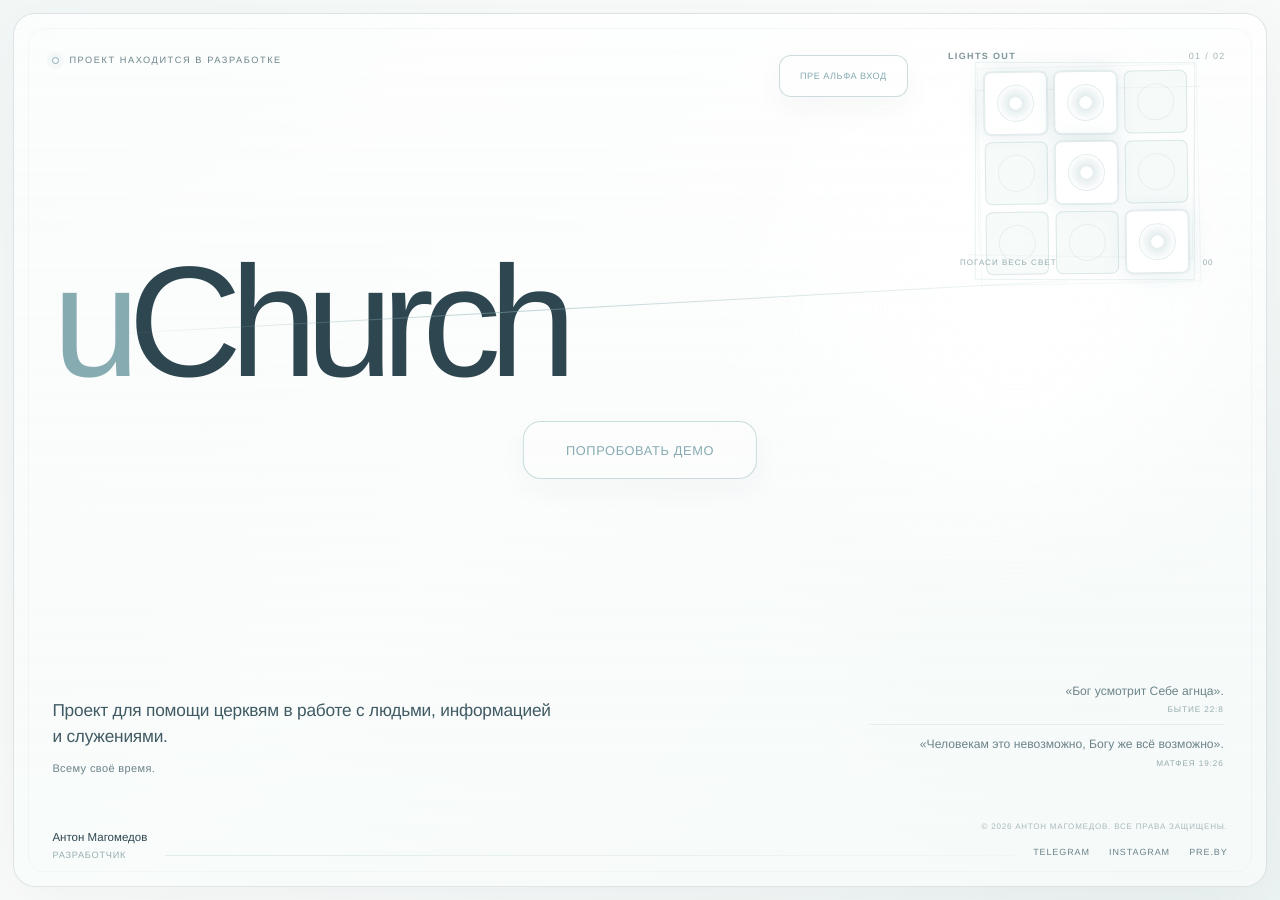
==== landing/uchurch.ru/index.html @ a7d49742 "Publish uChurch public entry v17.11.82" ====
<!doctype html>
<html lang="ru">
<head>
  <meta charset="utf-8">
  <meta name="viewport" content="width=device-width, initial-scale=1, maximum-scale=1, minimum-scale=1, user-scalable=no, viewport-fit=cover">
  <meta name="description" content="uChurch. Проект находится в разработке.">
  <meta name="theme-color" content="#f5f9f8">
  <meta name="color-scheme" content="light">
  <link rel="icon" href="data:,">
  <title>uChurch</title>
  <style>
    :root {
      --paper: #f7fbfa;
      --mist: #edf5f4;
      --line: #d7e4e4;
      --line2: #b7ced2;
      --accent: #86abb1;
      --ink: #2e4650;
      --muted: #6c838a;
      --soft: #98acb0;
      --white: rgba(255,255,255,.8);
      --panel: rgba(255,255,255,.28);
    }

    * {
      box-sizing: border-box;
      -webkit-user-select: none;
      user-select: none;
      -webkit-touch-callout: none;
      -webkit-tap-highlight-color: transparent;
    }

    html, body {
      width: 100%;
      height: 100%;
      margin: 0;
      overflow: hidden;
      overscroll-behavior: none;
      touch-action: manipulation;
    }

    body {
      font-family: "Segoe UI", "Helvetica Neue", Arial, sans-serif;
      color: var(--ink);
      background:
        radial-gradient(circle at 78% 27%, rgba(255,255,255,.96), rgba(255,255,255,0) 23%),
        radial-gradient(circle at 85% 67%, rgba(134,171,177,.06), rgba(134,171,177,0) 32%),
        linear-gradient(135deg, #f3f8f7 0%, #fbfcfb 46%, #eef5f4 100%);
      text-rendering: geometricPrecision;
    }

    a {
      color: inherit;
      text-decoration: none;
      outline: none;
    }

    .frame {
      position: relative;
      width: calc(100vw - 26px);
      height: calc(100dvh - 26px);
      margin: 13px;
      overflow: hidden;
      border: 1px solid rgba(46,70,80,.14);
      border-radius: 22px;
      background:
        radial-gradient(circle at 80% 34%, rgba(255,255,255,.94), rgba(255,255,255,0) 26%),
        linear-gradient(180deg, rgba(255,255,255,.68), rgba(247,251,250,.82));
      box-shadow:
        0 20px 70px rgba(46,70,80,.06),
        inset 0 1px 0 rgba(255,255,255,.86);
      isolation: isolate;
    }

    .frame::before {
      content: "";
      position: absolute;
      inset: 14px;
      border: 1px solid rgba(134,171,177,.07);
      border-radius: 16px;
      pointer-events: none;
    }

    .grain {
      position: absolute;
      inset: 0;
      z-index: -1;
      opacity: .48;
      background-image:
        radial-gradient(circle at 15% 18%, rgba(46,70,80,.025) 0 1px, transparent 1px),
        radial-gradient(circle at 73% 62%, rgba(46,70,80,.022) 0 1px, transparent 1px),
        radial-gradient(circle at 44% 84%, rgba(46,70,80,.017) 0 1px, transparent 1px);
      background-size: 211px 211px, 257px 257px, 173px 173px;
    }

    .status {
      position: absolute;
      left: clamp(24px, 3vw, 46px);
      top: clamp(24px, 3.2vw, 42px);
      display: inline-flex;
      align-items: center;
      gap: 10px;
      font-size: clamp(9px, .72vw, 11px);
      line-height: 1.2;
      letter-spacing: .17em;
      text-transform: uppercase;
      color: var(--muted);
      z-index: 5;
    }

    .status::before {
      content: "";
      width: 5px;
      height: 5px;
      border: 1px solid var(--accent);
      border-radius: 50%;
      box-shadow: 0 0 0 5px rgba(134,171,177,.065);
    }

    .brand-wrap {
      position: absolute;
      left: clamp(24px, 3vw, 46px);
      top: 28%;
      z-index: 2;
      pointer-events: none;
    }

    .brand {
      margin: 0;
      font-size: clamp(76px, 12.3vw, 188px);
      line-height: .82;
      font-weight: 250;
      letter-spacing: -.075em;
      color: var(--ink);
      white-space: nowrap;
    }

    .brand .u {
      color: var(--accent);
    }

    .brand::after {
      content: "";
      position: absolute;
      left: 14%;
      width: min(74vw, 980px);
      top: 58%;
      height: 1px;
      background: linear-gradient(90deg, rgba(134,171,177,.06), rgba(134,171,177,.52) 40%, rgba(134,171,177,.08));
      transform: rotate(-3.2deg);
      transform-origin: left center;
    }

    .entry-link {
      position: absolute;
      display: inline-flex;
      align-items: center;
      justify-content: center;
      min-height: 58px;
      padding: 15px 42px;
      border: 1px solid rgba(134,171,177,.42);
      border-radius: 18px;
      background: rgba(255,255,255,.24);
      box-shadow: inset 0 1px 0 rgba(255,255,255,.72), 0 12px 30px rgba(46,70,80,.035);
      color: var(--accent);
      font-size: clamp(12px, 1vw, 16px);
      font-weight: 400;
      letter-spacing: .05em;
      text-transform: uppercase;
      transition: background .18s ease, border-color .18s ease, color .18s ease, transform .18s ease;
      z-index: 8;
    }

    .entry-link:hover,
    .entry-link:focus-visible {
      border-color: rgba(46,70,80,.48);
      background: rgba(255,255,255,.7);
      color: var(--ink);
      transform: translateY(-1px);
    }

    .entry-link:focus-visible {
      outline: 2px solid var(--accent);
      outline-offset: 4px;
    }

    .entry-demo {
      left: 50%;
      top: 50%;
      transform: translate(-50%, -50%);
    }

    .entry-demo:hover,
    .entry-demo:focus-visible {
      transform: translate(-50%, calc(-50% - 1px));
    }

    .entry-prealpha {
      right: calc(clamp(24px, 3vw, 46px) + clamp(232px, 22vw, 306px) + clamp(28px, 3vw, 56px));
      top: clamp(24px, 3.2vw, 42px);
      min-height: 42px;
      padding: 10px 20px;
      border-radius: 12px;
      font-size: clamp(9px, .72vw, 11px);
    }

    .lead {
      position: absolute;
      left: clamp(24px, 3vw, 46px);
      bottom: clamp(94px, 12vh, 128px);
      width: min(500px, 44vw);
      margin: 0;
      font-size: clamp(15px, 1.35vw, 20px);
      line-height: 1.5;
      letter-spacing: -.012em;
      color: #405a63;
      z-index: 3;
    }

    .time {
      display: block;
      margin-top: 12px;
      font-size: clamp(11px, .86vw, 13px);
      color: var(--muted);
      letter-spacing: .035em;
    }

    .game-zone {
      position: absolute;
      right: clamp(24px, 3vw, 46px);
      top: clamp(24px, 3vw, 42px);
      width: clamp(232px, 22vw, 306px);
      z-index: 6;
    }

    .game-labels {
      display: flex;
      align-items: baseline;
      justify-content: space-between;
      gap: 12px;
      margin: 0 2px 6px;
      color: var(--soft);
      font-size: 9px;
      line-height: 1;
      letter-spacing: .15em;
      text-transform: uppercase;
      opacity: .86;
    }

    .game-labels strong {
      font-weight: 600;
      color: var(--muted);
    }

    .game-card {
      position: relative;
      aspect-ratio: 1.34 / 1;
      overflow: visible;
      border: 0;
      border-radius: 0;
      background: transparent;
      box-shadow: none;
      backdrop-filter: none;
    }

    .game-card::before {
      content: "";
      position: absolute;
      inset: 10% 9% 14% 11%;
      border-top: 1px solid rgba(134,171,177,.12);
      border-left: 1px solid rgba(134,171,177,.09);
      transform: rotate(-1.2deg);
      pointer-events: none;
      z-index: 1;
    }

    .game-card::after {
      content: "";
      position: absolute;
      inset: 13% 12% 10% 8%;
      border-right: 1px solid rgba(134,171,177,.08);
      border-bottom: 1px solid rgba(134,171,177,.11);
      transform: rotate(.9deg);
      pointer-events: none;
      z-index: 1;
    }

    .game-view {
      position: absolute;
      inset: 0;
      display: grid;
      place-items: center;
      transition: opacity .35s ease, transform .35s ease;
    }

    .game-view.hidden {
      opacity: 0;
      transform: scale(.97);
      pointer-events: none;
    }

    .sketch-grid {
      position: relative;
      width: 72%;
      aspect-ratio: 1;
      display: grid;
      grid-template-columns: repeat(3, 1fr);
      gap: 7px;
      transform: rotate(-.7deg);
      z-index: 3;
    }

    .sketch-grid::before,
    .sketch-grid::after {
      content: "";
      position: absolute;
      pointer-events: none;
      border: 1px solid rgba(134,171,177,.16);
    }

    .sketch-grid::before {
      inset: -9px -7px -6px -10px;
      transform: rotate(.8deg);
    }

    .sketch-grid::after {
      inset: -5px -11px -10px -6px;
      transform: rotate(-.55deg);
      opacity: .55;
    }

    .light-cell {
      position: relative;
      border: 1px solid rgba(134,171,177,.25);
      border-radius: 7px;
      background: rgba(237,245,244,.42);
      cursor: pointer;
      transition: background .18s ease, box-shadow .18s ease, transform .18s ease;
      min-width: 0;
      min-height: 0;
    }

    .light-cell::after {
      content: "";
      position: absolute;
      inset: 20%;
      border: 1px solid rgba(134,171,177,.13);
      border-radius: 50%;
    }

    .light-cell.on {
      background: rgba(255,255,255,.86);
      box-shadow:
        0 0 0 1px rgba(134,171,177,.13),
        0 0 22px rgba(134,171,177,.23),
        inset 0 0 18px rgba(255,255,255,.88);
    }

    .light-cell.on::after {
      background: radial-gradient(circle, rgba(255,255,255,1) 0 24%, rgba(134,171,177,.22) 26%, rgba(134,171,177,0) 72%);
      border-color: rgba(134,171,177,.22);
    }

    .light-cell:active {
      transform: scale(.94);
    }

    .puzzle-board {
      position: relative;
      width: 76%;
      aspect-ratio: 1;
      display: grid;
      grid-template-columns: repeat(3, 1fr);
      gap: 3px;
      padding: 3px;
      border: 0;
      transform: rotate(.45deg);
      background: transparent;
      z-index: 3;
    }

    .tile {
      position: relative;
      overflow: hidden;
      border: 1px solid rgba(255,255,255,.34);
      cursor: pointer;
      transition: transform .18s ease, opacity .18s ease, box-shadow .18s ease;
      background-image:
        linear-gradient(rgba(69,101,109,.18), rgba(69,101,109,.24)),
        var(--tile-fallback);
      background-size: 300% 300%, cover;
      background-position: var(--bgx) var(--bgy), center;
      filter: saturate(.48) sepia(.08) hue-rotate(146deg) brightness(1.08) contrast(.9);
      box-shadow: inset 0 0 0 1px rgba(134,171,177,.08);
    }

    .tile.has-photo {
      background-image:
        linear-gradient(rgba(78,112,119,.12), rgba(78,112,119,.24)),
        var(--photo);
      background-size: 100% 100%, 300% 300%;
      background-position: center, var(--bgx) var(--bgy);
    }

    .tile::after {
      content: "";
      position: absolute;
      inset: 0;
      background:
        radial-gradient(circle at 78% 18%, rgba(255,255,255,.2), transparent 34%),
        linear-gradient(145deg, rgba(255,255,255,.1), transparent 48%);
      pointer-events: none;
    }

    .tile.blank {
      opacity: .06;
      cursor: default;
      background: transparent;
      border-color: rgba(134,171,177,.12);
      box-shadow: none;
    }

    .tile:active:not(.blank) {
      transform: scale(.96);
    }

    .game-note {
      position: absolute;
      left: 14px;
      bottom: 11px;
      right: 14px;
      display: flex;
      justify-content: space-between;
      gap: 8px;
      color: var(--soft);
      font-size: 8px;
      line-height: 1;
      letter-spacing: .13em;
      text-transform: uppercase;
      pointer-events: none;
      z-index: 12;
    }

    .scriptures {
      position: absolute;
      right: clamp(24px, 3.3vw, 52px);
      bottom: clamp(86px, 12vh, 116px);
      width: min(355px, 29vw);
      text-align: right;
      z-index: 4;
    }

    .scripture-link {
      display: block;
      padding: 11px 0 10px;
      border-top: 1px solid rgba(134,171,177,.16);
      transition: color .2s ease, transform .2s ease, border-color .2s ease;
    }

    .scripture-link:first-child {
      border-top: 0;
    }

    .scripture-link:hover,
    .scripture-link:focus-visible {
      color: var(--ink);
      transform: translateX(-4px);
      border-color: rgba(134,171,177,.35);
    }

    .quote {
      display: block;
      font-size: clamp(12px, .95vw, 15px);
      line-height: 1.45;
      color: var(--muted);
    }

    .ref {
      display: block;
      margin-top: 5px;
      font-size: clamp(8px, .64vw, 10px);
      letter-spacing: .11em;
      text-transform: uppercase;
      color: var(--soft);
    }

    .footer {
      position: absolute;
      left: clamp(24px, 3vw, 46px);
      right: clamp(24px, 3vw, 46px);
      bottom: clamp(20px, 2.7vh, 28px);
      display: grid;
      grid-template-columns: auto minmax(30px, 1fr) auto;
      align-items: end;
      gap: 18px;
      z-index: 8;
    }

    .author {
      font-size: clamp(9px, .72vw, 11px);
      line-height: 1.35;
      letter-spacing: .08em;
      text-transform: uppercase;
      color: var(--soft);
    }

    .author strong {
      display: block;
      margin-bottom: 3px;
      color: var(--ink);
      font-weight: 500;
      font-size: clamp(11px, .9vw, 14px);
      letter-spacing: 0;
      text-transform: none;
    }

    .rule {
      height: 1px;
      margin-bottom: 6px;
      background: linear-gradient(90deg, rgba(134,171,177,.2), rgba(134,171,177,.05));
    }

    .nav-links {
      display: flex;
      align-items: center;
      justify-content: flex-end;
      gap: clamp(10px, 1.5vw, 20px);
      font-size: clamp(9px, .68vw, 11px);
      line-height: 1;
      letter-spacing: .1em;
      text-transform: uppercase;
      color: var(--muted);
    }

    .nav-links a {
      position: relative;
      padding: 5px 0;
      transition: color .18s ease;
    }

    .nav-links a::after {
      content: "";
      position: absolute;
      left: 0;
      right: 100%;
      bottom: 0;
      height: 1px;
      background: var(--accent);
      transition: right .2s ease;
    }

    .nav-links a:hover,
    .nav-links a:focus-visible {
      color: var(--ink);
    }

    .nav-links a:hover::after,
    .nav-links a:focus-visible::after {
      right: 0;
    }

    .copyright {
      position: absolute;
      right: clamp(24px, 3vw, 46px);
      bottom: clamp(48px, 6vh, 62px);
      font-size: 8px;
      line-height: 1.3;
      letter-spacing: .1em;
      text-transform: uppercase;
      color: rgba(108,131,138,.54);
      z-index: 3;
    }

    .switch-flash {
      position: absolute;
      inset: 0;
      pointer-events: none;
      opacity: 0;
      background: radial-gradient(circle at 50% 50%, rgba(255,255,255,.9), rgba(255,255,255,0) 55%);
      z-index: 14;
    }

    .switch-flash.play {
      animation: flash .7s ease both;
    }

    @keyframes flash {
      0% { opacity: 0; }
      35% { opacity: .8; }
      100% { opacity: 0; }
    }

    @media (max-width: 760px) {
      .frame {
        width: calc(100vw - 16px);
        height: calc(100dvh - 16px);
        margin: 8px;
        border-radius: 18px;
      }

      .frame::before { inset: 10px; }

      .status {
        left: 18px;
        top: 18px;
        max-width: 155px;
        white-space: normal;
        font-size: 8px;
      }

      .game-zone {
        right: 18px;
        top: 18px;
        width: 164px;
      }

      .entry-link {
        min-height: 46px;
        padding: 11px 22px;
        border-radius: 14px;
        font-size: 10px;
      }

      .entry-demo {
        top: 51%;
      }

      .entry-prealpha {
        top: 58px;
        right: 18px;
        min-height: 34px;
        padding: 8px 13px;
        border-radius: 10px;
        font-size: 7px;
      }

      .game-labels {
        font-size: 7px;
        margin-bottom: 5px;
      }

      .game-card {
        border-radius: 14px;
      }

      .game-card::before {
        inset: 7px;
        border-radius: 9px;
      }

      .sketch-grid {
        width: 68%;
        gap: 5px;
      }

      .puzzle-board {
        width: 72%;
      }

      .game-note {
        font-size: 6px;
        left: 10px;
        right: 10px;
        bottom: 8px;
      }

      .brand-wrap {
        left: 18px;
        top: 27%;
      }

      .brand {
        font-size: clamp(58px, 20vw, 100px);
      }

      .brand::after {
        width: 94vw;
      }

      .lead {
        left: 18px;
        bottom: 84px;
        width: 57vw;
        font-size: clamp(12px, 3.7vw, 15px);
        line-height: 1.42;
      }

      .time {
        margin-top: 8px;
        font-size: 10px;
      }

      .scriptures {
        right: 18px;
        bottom: 82px;
        width: 36vw;
      }

      .scripture-link {
        padding: 7px 0 6px;
      }

      .quote {
        font-size: 9px;
        line-height: 1.36;
      }

      .ref {
        font-size: 7px;
        margin-top: 4px;
      }

      .footer {
        left: 18px;
        right: 18px;
        bottom: 15px;
        grid-template-columns: 1fr auto;
        gap: 10px;
      }

      .rule {
        display: none;
      }

      .author {
        font-size: 7px;
      }

      .author strong {
        font-size: 10px;
      }

      .nav-links {
        gap: 9px;
        font-size: 7px;
      }

      .copyright {
        display: none;
      }
    }

    @media (max-width: 380px) {
      .game-zone { width: 148px; }
      .entry-link { font-size: 8px; }
      .entry-demo { top: 53%; }
      .entry-prealpha { top: 52px; right: 15px; }
      .brand-wrap { top: 28%; }
      .brand { font-size: 61px; }
      .lead { width: 54vw; font-size: 11px; }
      .scriptures { width: 38vw; }
      .quote { font-size: 8.5px; }
      .nav-links { gap: 7px; font-size: 6.5px; }
    }

    @media (max-height: 650px) {
      .brand-wrap { top: 23%; }
      .lead { bottom: 70px; }
      .scriptures { bottom: 68px; }
      .copyright { display: none; }
      .footer { bottom: 14px; }
    }

    @media (prefers-reduced-motion: no-preference) {
      .frame { animation: enter .65s ease both; }
      @keyframes enter {
        from { opacity: 0; transform: scale(.992); }
        to { opacity: 1; transform: scale(1); }
      }
    }
  </style>
</head>
<body>
  <main class="frame" id="page">
    <div class="grain"></div>

    <div class="status">Проект находится в разработке</div>

    <section class="brand-wrap" aria-labelledby="title">
      <h1 class="brand" id="title"><span class="u">u</span>Church</h1>
    </section>

    <a class="entry-link entry-prealpha" href="https://pilot.uchurch.ru/?entry=prealpha">Пре альфа вход</a>
    <a class="entry-link entry-demo" href="https://staging.uchurch.ru">Попробовать демо</a>

    <p class="lead">
      Проект для помощи церквям в работе с людьми, информацией и служениями.
      <span class="time">Всему своё время.</span>
    </p>

    <section class="game-zone" aria-label="Мини игры">
      <div class="game-labels">
        <strong id="gameName">Lights Out</strong>
        <span id="gameIndex">01 / 02</span>
      </div>

      <div class="game-card">
        <div class="switch-flash" id="switchFlash"></div>

        <div class="game-view" id="lightsView">
          <div class="sketch-grid" id="lightsGrid" aria-label="Lights Out три на три"></div>
        </div>

        <div class="game-view hidden" id="puzzleView">
          <div class="puzzle-board" id="puzzleBoard" aria-label="Восьмёрка три на три"></div>
        </div>

        <div class="game-note">
          <span id="gameHint">погаси весь свет</span>
          <span id="gameCount">00</span>
        </div>
      </div>
    </section>

    <aside class="scriptures" aria-label="Места Писания">
      <a class="scripture-link" href="https://bible.by/verse-syn/1/22/8/" target="_blank" rel="noopener noreferrer">
        <span class="quote">«Бог усмотрит Себе агнца».</span>
        <span class="ref">Бытие 22:8</span>
      </a>

      <a class="scripture-link" href="https://bible.by/verse-syn/40/19/26/" target="_blank" rel="noopener noreferrer">
        <span class="quote">«Человекам это невозможно, Богу же всё возможно».</span>
        <span class="ref">Матфея 19:26</span>
      </a>
    </aside>

    <div class="copyright">© 2026 Антон Магомедов. Все права защищены.</div>

    <footer class="footer">
      <div class="author">
        <strong>Антон Магомедов</strong>
        <span>Разработчик</span>
      </div>

      <div class="rule"></div>

      <nav class="nav-links" aria-label="Ссылки">
        <a href="https://t.me/sunpole" target="_blank" rel="noopener noreferrer">Telegram</a>
        <a href="https://www.instagram.com/xcve33/" target="_blank" rel="noopener noreferrer">Instagram</a>
        <a href="https://pre.by/" target="_blank" rel="noopener noreferrer">PRE.BY</a>
      </nav>
    </footer>
  </main>

  <script>
    (() => {
      "use strict";

      const page = document.getElementById("page");
      const lightsGrid = document.getElementById("lightsGrid");
      const lightsView = document.getElementById("lightsView");
      const puzzleView = document.getElementById("puzzleView");
      const puzzleBoard = document.getElementById("puzzleBoard");
      const gameName = document.getElementById("gameName");
      const gameIndex = document.getElementById("gameIndex");
      const gameHint = document.getElementById("gameHint");
      const gameCount = document.getElementById("gameCount");
      const switchFlash = document.getElementById("switchFlash");

      let game = "lights";
      let moves = 0;
      let photoCycle = -1;
      let lights = Array(9).fill(false);
      let puzzle = [1,2,3,4,5,6,7,8,0];

      const photos = [
        "photo1.png",
        "photo2.png",
        "photo3.png"
      ];

      const fallbackGradients = [
        "radial-gradient(circle at 24% 28%, #eef6f5 0 12%, transparent 13%), linear-gradient(135deg, #b9d2d5, #f5f9f8 58%, #86abb1)",
        "linear-gradient(145deg, #c7dcde 0 32%, #f7fbfa 32% 58%, #9dbcc1 58% 100%)",
        "radial-gradient(circle at 72% 34%, #f7fbfa 0 18%, transparent 19%), linear-gradient(115deg, #89abb1, #dceaea 55%, #f8fbfa)"
      ];

      function neighbors(index) {
        const row = Math.floor(index / 3);
        const col = index % 3;
        const items = [index];
        if (row > 0) items.push(index - 3);
        if (row < 2) items.push(index + 3);
        if (col > 0) items.push(index - 1);
        if (col < 2) items.push(index + 1);
        return items;
      }

      function toggle(index) {
        neighbors(index).forEach(i => lights[i] = !lights[i]);
      }

      function randomizeLights() {
        lights = Array(9).fill(false);
        const taps = 5 + Math.floor(Math.random() * 6);
        for (let i = 0; i < taps; i++) {
          toggle(Math.floor(Math.random() * 9));
        }
        if (lights.every(v => !v)) toggle(4);
        moves = 0;
        renderLights();
      }

      function renderLights() {
        lightsGrid.innerHTML = "";
        lights.forEach((on, i) => {
          const cell = document.createElement("button");
          cell.type = "button";
          cell.className = "light-cell" + (on ? " on" : "");
          cell.setAttribute("aria-label", `ячейка ${i + 1}`);
          cell.addEventListener("click", () => {
            toggle(i);
            moves++;
            renderLights();
            if (lights.every(v => !v)) {
              setTimeout(() => switchGame("puzzle"), 360);
            }
          });
          lightsGrid.appendChild(cell);
        });
        gameCount.textContent = String(moves).padStart(2, "0");
      }

      function isSolvable(arr) {
        const nums = arr.filter(Boolean);
        let inversions = 0;
        for (let i = 0; i < nums.length; i++) {
          for (let j = i + 1; j < nums.length; j++) {
            if (nums[i] > nums[j]) inversions++;
          }
        }
        return inversions % 2 === 0;
      }

      function shufflePuzzle() {
        do {
          puzzle = [1,2,3,4,5,6,7,8,0].sort(() => Math.random() - .5);
        } while (!isSolvable(puzzle) || solvedPuzzle());
        moves = 0;
        photoCycle = (photoCycle + 1) % photos.length;
        renderPuzzle();
      }

      function solvedPuzzle() {
        return puzzle.join(",") === "1,2,3,4,5,6,7,8,0";
      }

      function adjacent(a, b) {
        const ar = Math.floor(a / 3), ac = a % 3;
        const br = Math.floor(b / 3), bc = b % 3;
        return Math.abs(ar - br) + Math.abs(ac - bc) === 1;
      }

      function renderPuzzle() {
        puzzleBoard.innerHTML = "";
        const photo = photos[photoCycle];
        const probe = new Image();
        let photoAvailable = false;

        probe.onload = () => {
          photoAvailable = true;
          applyPhotoState();
        };
        probe.onerror = () => {};
        probe.src = photo;

        const tiles = [];
        puzzle.forEach((value, position) => {
          const tile = document.createElement("button");
          tile.type = "button";
          tile.className = "tile" + (value === 0 ? " blank" : "");
          tile.dataset.value = value;

          if (value !== 0) {
            const solvedPos = value - 1;
            const r = Math.floor(solvedPos / 3);
            const c = solvedPos % 3;
            tile.style.setProperty("--bgx", `${c * 50}%`);
            tile.style.setProperty("--bgy", `${r * 50}%`);
            tile.style.setProperty("--tile-fallback", fallbackGradients[photoCycle]);

            tile.addEventListener("click", () => {
              const blank = puzzle.indexOf(0);
              if (!adjacent(position, blank)) return;
              [puzzle[position], puzzle[blank]] = [puzzle[blank], puzzle[position]];
              moves++;
              renderPuzzle();
              if (solvedPuzzle()) {
                setTimeout(() => switchGame("lights"), 420);
              }
            });
          }
          tiles.push(tile);
          puzzleBoard.appendChild(tile);
        });

        function applyPhotoState() {
          if (!photoAvailable) return;
          tiles.forEach(tile => {
            if (tile.dataset.value === "0") return;
            tile.classList.add("has-photo");
            tile.style.setProperty("--photo", `url("${photo}")`);
          });
        }

        gameCount.textContent = String(moves).padStart(2, "0");
      }

      function flash() {
        switchFlash.classList.remove("play");
        void switchFlash.offsetWidth;
        switchFlash.classList.add("play");
      }

      function switchGame(next) {
        flash();
        if (next === "puzzle") {
          game = "puzzle";
          lightsView.classList.add("hidden");
          puzzleView.classList.remove("hidden");
          gameName.textContent = "Восьмёрка";
          gameIndex.textContent = "02 / 02";
          gameHint.textContent = "собери изображение";
          shufflePuzzle();
        } else {
          game = "lights";
          puzzleView.classList.add("hidden");
          lightsView.classList.remove("hidden");
          gameName.textContent = "Lights Out";
          gameIndex.textContent = "01 / 02";
          gameHint.textContent = "погаси весь свет";
          randomizeLights();
        }
      }

      randomizeLights();

      const block = e => e.preventDefault();

      document.addEventListener("contextmenu", block);
      document.addEventListener("copy", block);
      document.addEventListener("cut", block);
      document.addEventListener("dragstart", block);
      document.addEventListener("selectstart", block);

      document.addEventListener("keydown", e => {
        const key = e.key.toLowerCase();
        const blocked =
          (e.ctrlKey || e.metaKey) &&
          ["c", "x", "u", "s", "p", "a"].includes(key);
        if (blocked) e.preventDefault();
      });

      document.addEventListener("gesturestart", block, { passive: false });
      document.addEventListener("gesturechange", block, { passive: false });
      document.addEventListener("gestureend", block, { passive: false });

      document.addEventListener("wheel", e => {
        if (e.ctrlKey) e.preventDefault();
      }, { passive: false });
    })();
  </script>
</body>
</html>
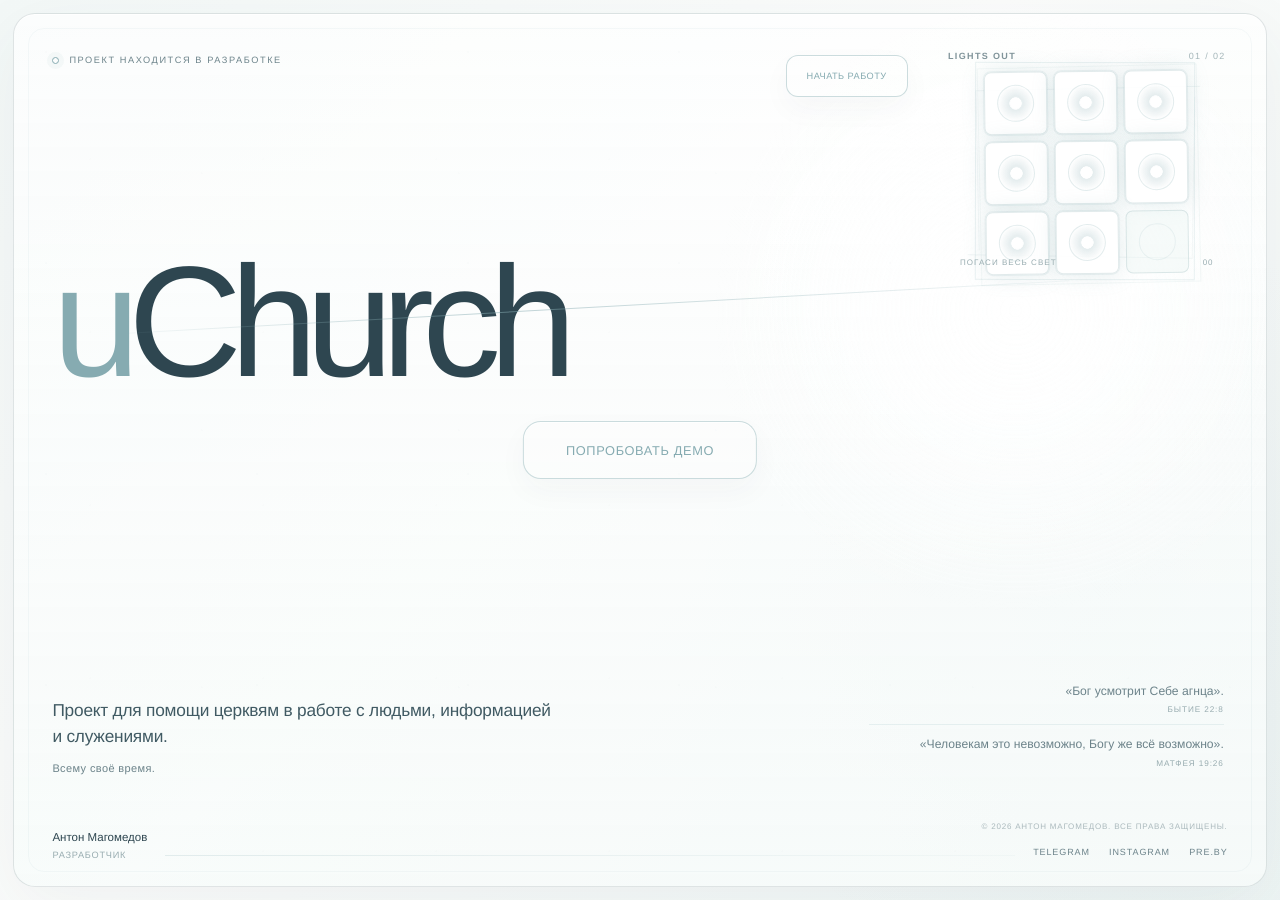
==== commit 789768ba: "Publish open MVP entry routes v17.11.85" ====
--- a/landing/uchurch.ru/index.html
+++ b/landing/uchurch.ru/index.html
@@ -780,7 +780,7 @@
       <h1 class="brand" id="title"><span class="u">u</span>Church</h1>
     </section>
 
-    <a class="entry-link entry-prealpha" href="https://pilot.uchurch.ru/?entry=prealpha">Пре альфа вход</a>
+    <a class="entry-link entry-prealpha" href="https://pilot.uchurch.ru">Начать работу</a>
     <a class="entry-link entry-demo" href="https://staging.uchurch.ru">Попробовать демо</a>
 
     <p class="lead">
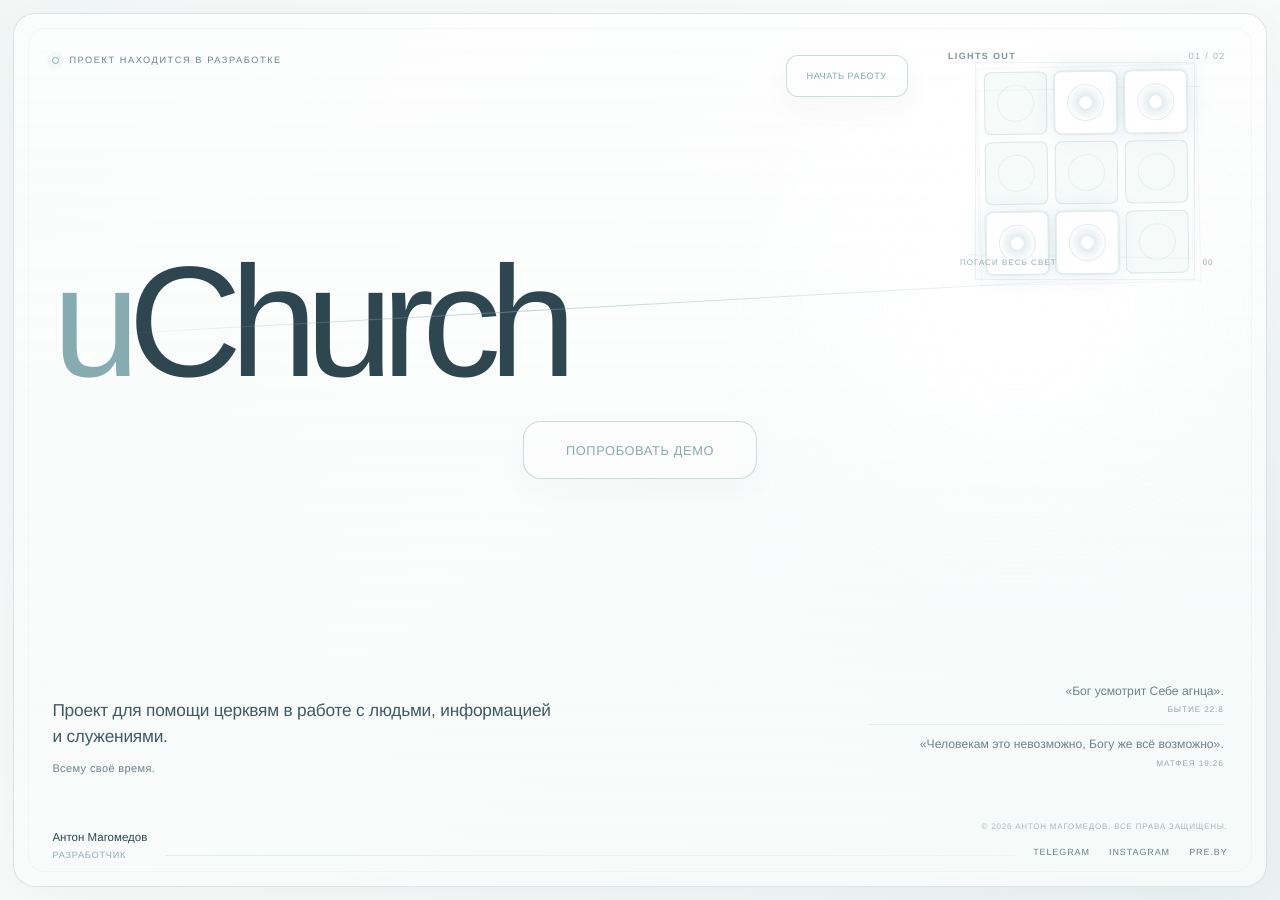
==== commit e3135525: "Publish direct Demo entry v17.11.87" ====
--- a/landing/uchurch.ru/index.html
+++ b/landing/uchurch.ru/index.html
@@ -781,7 +781,7 @@
     </section>
 
     <a class="entry-link entry-prealpha" href="https://pilot.uchurch.ru">Начать работу</a>
-    <a class="entry-link entry-demo" href="https://staging.uchurch.ru">Попробовать демо</a>
+    <a class="entry-link entry-demo" href="https://staging.uchurch.ru/?demo=1">Попробовать демо</a>
 
     <p class="lead">
       Проект для помощи церквям в работе с людьми, информацией и служениями.
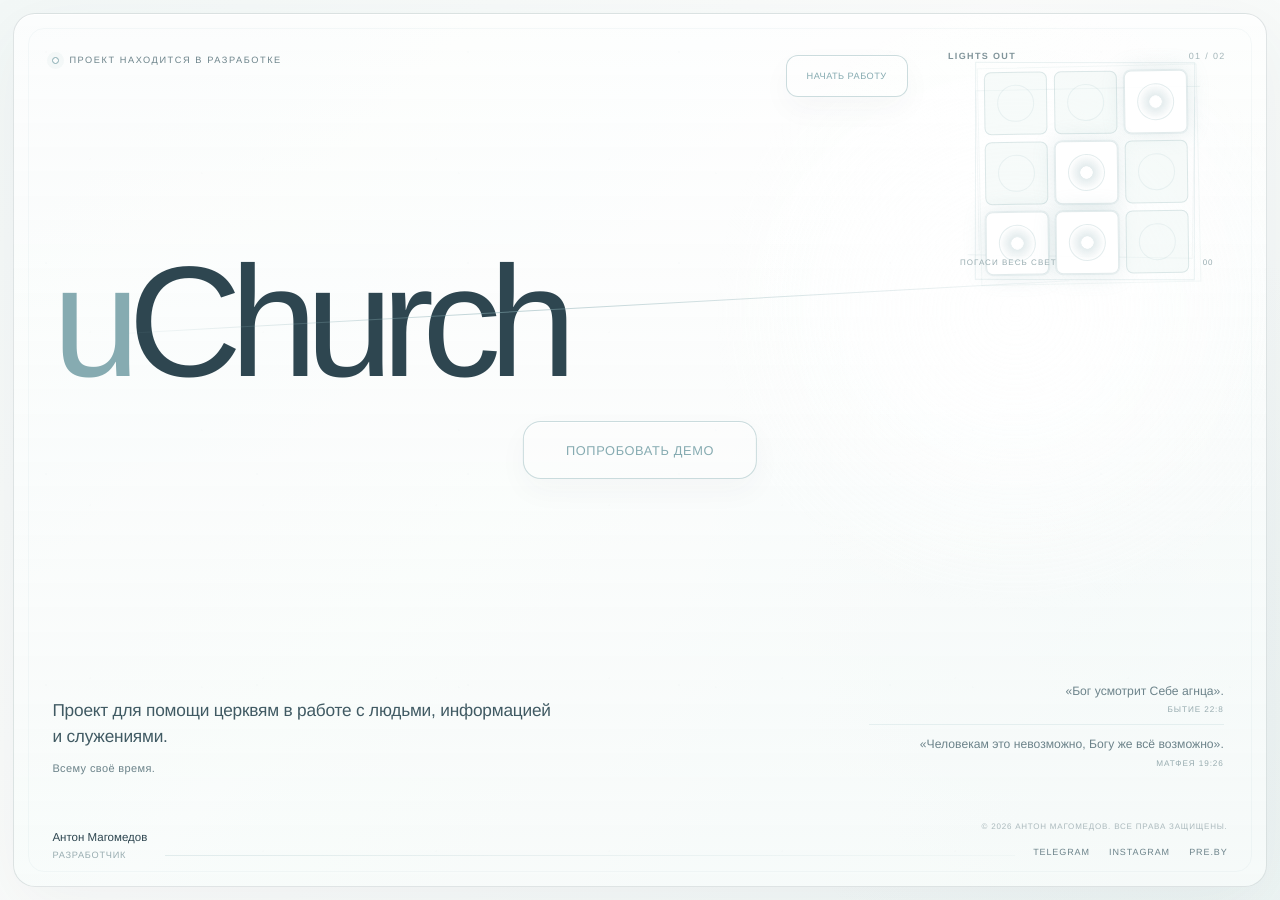
==== commit 227a9966: "Publish SEO boundary v17.11.94" ====
--- a/landing/uchurch.ru/index.html
+++ b/landing/uchurch.ru/index.html
@@ -3,11 +3,18 @@
 <head>
   <meta charset="utf-8">
   <meta name="viewport" content="width=device-width, initial-scale=1, maximum-scale=1, minimum-scale=1, user-scalable=no, viewport-fit=cover">
-  <meta name="description" content="uChurch. Проект находится в разработке.">
+  <meta name="description" content="uChurch помогает церквям работать с людьми, информацией и служениями. Проект развивается и готовит первые рабочие сценарии.">
+  <link rel="canonical" href="https://uchurch.ru/">
+  <meta property="og:type" content="website">
+  <meta property="og:locale" content="ru_RU">
+  <meta property="og:site_name" content="uChurch">
+  <meta property="og:title" content="uChurch">
+  <meta property="og:description" content="Проект для помощи церквям в работе с людьми, информацией и служениями.">
+  <meta property="og:url" content="https://uchurch.ru/">
   <meta name="theme-color" content="#f5f9f8">
   <meta name="color-scheme" content="light">
   <link rel="icon" href="data:,">
-  <title>uChurch</title>
+  <title>uChurch | Проект для работы церкви с людьми и служениями</title>
   <style>
     :root {
       --paper: #f7fbfa;
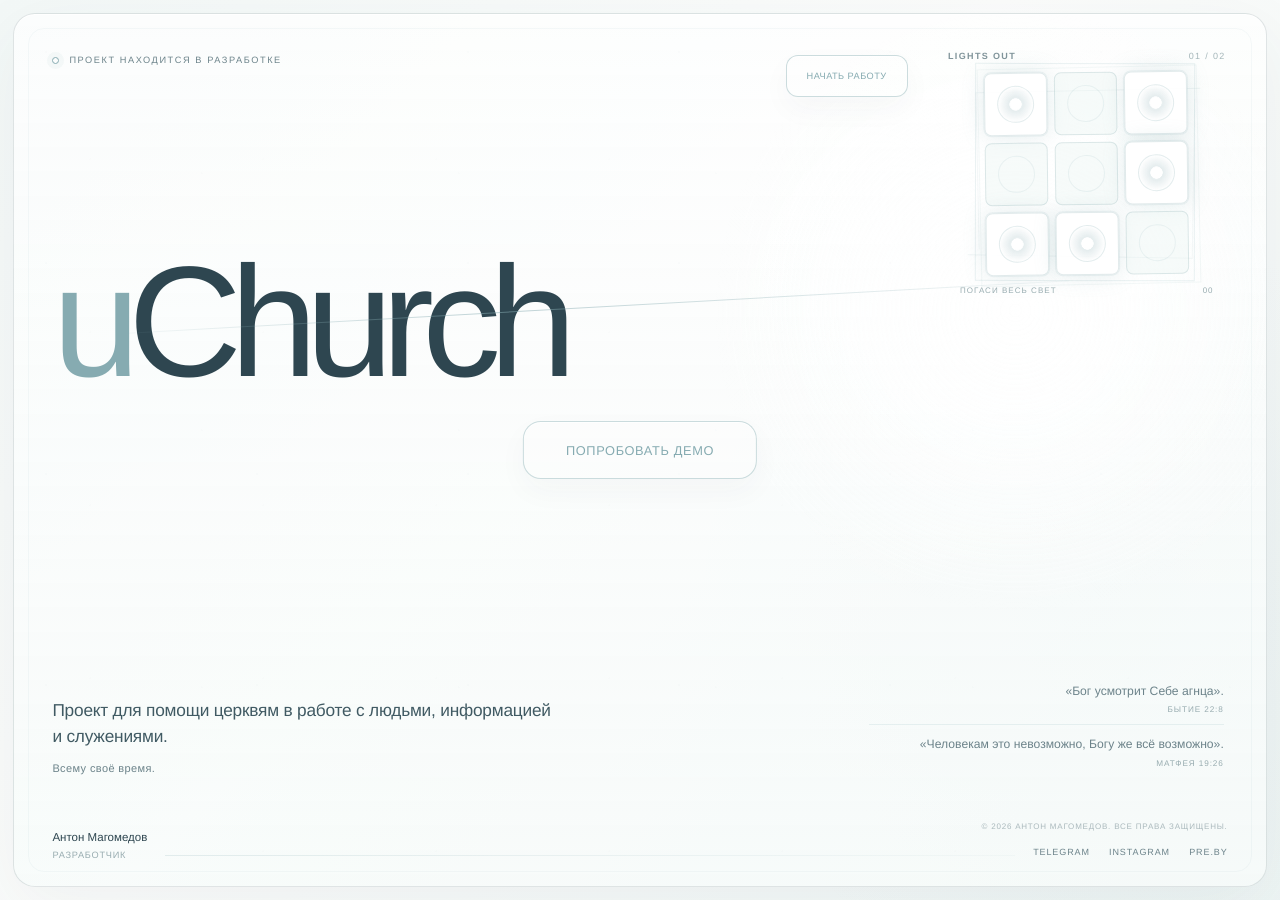
==== commit aee60c0c: "release: v17.11.95 public landing game layout" ====
--- a/landing/uchurch.ru/index.html
+++ b/landing/uchurch.ru/index.html
@@ -2,7 +2,7 @@
 <html lang="ru">
 <head>
   <meta charset="utf-8">
-  <meta name="viewport" content="width=device-width, initial-scale=1, maximum-scale=1, minimum-scale=1, user-scalable=no, viewport-fit=cover">
+  <meta name="viewport" content="width=device-width, initial-scale=1, viewport-fit=cover">
   <meta name="description" content="uChurch помогает церквям работать с людьми, информацией и служениями. Проект развивается и готовит первые рабочие сценарии.">
   <link rel="canonical" href="https://uchurch.ru/">
   <meta property="og:type" content="website">
@@ -43,7 +43,6 @@
       margin: 0;
       overflow: hidden;
       overscroll-behavior: none;
-      touch-action: manipulation;
     }
 
     body {
@@ -261,7 +260,9 @@
 
     .game-card {
       position: relative;
-      aspect-ratio: 1.34 / 1;
+      aspect-ratio: 1.22 / 1;
+      display: grid;
+      grid-template-rows: minmax(0, 1fr) 18px;
       overflow: visible;
       border: 0;
       border-radius: 0;
@@ -273,7 +274,7 @@
     .game-card::before {
       content: "";
       position: absolute;
-      inset: 10% 9% 14% 11%;
+      inset: 10% 9% calc(14% + 18px) 11%;
       border-top: 1px solid rgba(134,171,177,.12);
       border-left: 1px solid rgba(134,171,177,.09);
       transform: rotate(-1.2deg);
@@ -284,7 +285,7 @@
     .game-card::after {
       content: "";
       position: absolute;
-      inset: 13% 12% 10% 8%;
+      inset: 13% 12% calc(10% + 18px) 8%;
       border-right: 1px solid rgba(134,171,177,.08);
       border-bottom: 1px solid rgba(134,171,177,.11);
       transform: rotate(.9deg);
@@ -294,7 +295,7 @@
 
     .game-view {
       position: absolute;
-      inset: 0;
+      inset: 0 0 18px;
       display: grid;
       place-items: center;
       transition: opacity .35s ease, transform .35s ease;
@@ -374,7 +375,9 @@
 
     .puzzle-board {
       position: relative;
-      width: 76%;
+      width: auto;
+      height: 86%;
+      max-width: 76%;
       aspect-ratio: 1;
       display: grid;
       grid-template-columns: repeat(3, 1fr);
@@ -432,20 +435,143 @@
     }
 
     .game-note {
-      position: absolute;
-      left: 14px;
-      bottom: 11px;
-      right: 14px;
+      position: relative;
+      grid-row: 2;
       display: flex;
+      align-items: center;
       justify-content: space-between;
       gap: 8px;
+      min-width: 0;
+      padding: 3px 14px 0;
       color: var(--soft);
       font-size: 8px;
-      line-height: 1;
+      line-height: 1.2;
       letter-spacing: .13em;
       text-transform: uppercase;
       pointer-events: none;
       z-index: 12;
+    }
+
+    .game-note span:first-child {
+      min-width: 0;
+      white-space: nowrap;
+    }
+
+    .photo-gallery {
+      display: none;
+      position: absolute;
+      top: clamp(140px, 18vh, 220px);
+      right: calc(clamp(24px, 3vw, 46px) + clamp(232px, 22vw, 306px) + clamp(28px, 3vw, 56px));
+      width: min(34vw, 540px);
+      z-index: 7;
+    }
+
+    .photo-gallery[hidden] {
+      display: none;
+    }
+
+    .gallery-track {
+      display: grid;
+      grid-template-columns: repeat(3, minmax(0, 1fr));
+      gap: clamp(6px, .8vw, 12px);
+    }
+
+    .gallery-photo {
+      min-width: 0;
+      padding: 0;
+      overflow: hidden;
+      aspect-ratio: 1;
+      border: 1px solid rgba(134,171,177,.24);
+      border-radius: 5px;
+      background: rgba(255,255,255,.46);
+      box-shadow: 0 10px 28px rgba(46,70,80,.045);
+      cursor: zoom-in;
+      transition: border-color .18s ease, transform .18s ease;
+    }
+
+    .gallery-photo:hover,
+    .gallery-photo:focus-visible {
+      border-color: rgba(46,70,80,.5);
+      transform: translateY(-2px);
+    }
+
+    .gallery-photo:focus-visible {
+      outline: 2px solid var(--accent);
+      outline-offset: 3px;
+    }
+
+    .gallery-photo img {
+      display: block;
+      width: 100%;
+      height: 100%;
+      object-fit: cover;
+      filter: saturate(.72) contrast(.96);
+    }
+
+    .photo-dialog {
+      width: min(94vw, 1340px);
+      height: min(92vh, 960px);
+      padding: 0;
+      overflow: hidden;
+      border: 1px solid rgba(134,171,177,.34);
+      border-radius: 7px;
+      background: rgba(247,251,250,.98);
+      box-shadow: 0 28px 90px rgba(35,55,63,.22);
+    }
+
+    .photo-dialog::backdrop {
+      background: rgba(32,48,54,.46);
+      backdrop-filter: blur(5px);
+    }
+
+    .photo-dialog-toolbar {
+      position: absolute;
+      top: 12px;
+      right: 12px;
+      display: flex;
+      gap: 6px;
+      z-index: 3;
+    }
+
+    .photo-dialog-button {
+      width: 40px;
+      height: 40px;
+      padding: 0;
+      border: 1px solid rgba(134,171,177,.36);
+      border-radius: 50%;
+      background: rgba(255,255,255,.88);
+      color: var(--ink);
+      font: 400 21px/1 Arial, sans-serif;
+      cursor: pointer;
+    }
+
+    .photo-dialog-button:hover,
+    .photo-dialog-button:focus-visible {
+      background: #fff;
+      border-color: rgba(46,70,80,.52);
+    }
+
+    .photo-dialog-button:focus-visible {
+      outline: 2px solid var(--accent);
+      outline-offset: 2px;
+    }
+
+    .photo-zoom {
+      width: 100%;
+      height: 100%;
+      overflow: auto;
+      display: grid;
+      place-items: center;
+      touch-action: pinch-zoom;
+    }
+
+    .photo-zoom img {
+      display: block;
+      width: min(86vw, 1254px);
+      height: auto;
+      transform: scale(var(--photo-zoom, 1));
+      transform-origin: center;
+      transition: transform .18s ease;
     }
 
     .scriptures {
@@ -610,14 +736,14 @@
       .status {
         left: 18px;
         top: 18px;
-        max-width: 155px;
+        max-width: 142px;
         white-space: normal;
         font-size: 8px;
       }
 
       .game-zone {
         right: 18px;
-        top: 18px;
+        top: 76px;
         width: 164px;
       }
 
@@ -633,7 +759,7 @@
       }
 
       .entry-prealpha {
-        top: 58px;
+        top: 18px;
         right: 18px;
         min-height: 34px;
         padding: 8px 13px;
@@ -661,14 +787,36 @@
       }
 
       .puzzle-board {
-        width: 72%;
+        width: auto;
+        height: 84%;
+        max-width: 72%;
       }
 
       .game-note {
         font-size: 6px;
-        left: 10px;
-        right: 10px;
-        bottom: 8px;
+        padding: 3px 10px 0;
+      }
+
+      .photo-gallery {
+        top: 222px;
+        right: 18px;
+        width: 164px;
+      }
+
+      .gallery-track {
+        display: flex;
+        gap: 6px;
+        overflow-x: auto;
+        padding: 2px 2px 5px;
+        scrollbar-width: thin;
+      }
+
+      .gallery-photo {
+        flex: 0 0 48px;
+      }
+
+      .frame.has-gallery .brand-wrap {
+        top: 34%;
       }
 
       .brand-wrap {
@@ -749,9 +897,10 @@
 
     @media (max-width: 380px) {
       .game-zone { width: 148px; }
+      .photo-gallery { right: 15px; width: 148px; }
       .entry-link { font-size: 8px; }
       .entry-demo { top: 53%; }
-      .entry-prealpha { top: 52px; right: 15px; }
+      .entry-prealpha { top: 18px; right: 15px; }
       .brand-wrap { top: 28%; }
       .brand { font-size: 61px; }
       .lead { width: 54vw; font-size: 11px; }
@@ -775,6 +924,15 @@
         to { opacity: 1; transform: scale(1); }
       }
     }
+
+    @media (prefers-reduced-motion: reduce) {
+      *, *::before, *::after {
+        scroll-behavior: auto !important;
+        animation-duration: .01ms !important;
+        animation-iteration-count: 1 !important;
+        transition-duration: .01ms !important;
+      }
+    }
   </style>
 </head>
 <body>
@@ -818,6 +976,21 @@
         </div>
       </div>
     </section>
+
+    <section class="photo-gallery" id="photoGallery" aria-label="Открытые фотографии" hidden>
+      <div class="gallery-track" id="galleryTrack"></div>
+    </section>
+
+    <dialog class="photo-dialog" id="photoDialog" aria-label="Просмотр фотографии">
+      <div class="photo-dialog-toolbar">
+        <button class="photo-dialog-button" id="zoomOut" type="button" aria-label="Уменьшить">&minus;</button>
+        <button class="photo-dialog-button" id="zoomIn" type="button" aria-label="Увеличить">+</button>
+        <button class="photo-dialog-button" id="photoDialogClose" type="button" aria-label="Закрыть">&times;</button>
+      </div>
+      <div class="photo-zoom" id="photoZoom">
+        <img id="photoDialogImage" alt="">
+      </div>
+    </dialog>
 
     <aside class="scriptures" aria-label="Места Писания">
       <a class="scripture-link" href="https://bible.by/verse-syn/1/22/8/" target="_blank" rel="noopener noreferrer">
@@ -863,18 +1036,91 @@
       const gameHint = document.getElementById("gameHint");
       const gameCount = document.getElementById("gameCount");
       const switchFlash = document.getElementById("switchFlash");
+      const photoGallery = document.getElementById("photoGallery");
+      const galleryTrack = document.getElementById("galleryTrack");
+      const photoDialog = document.getElementById("photoDialog");
+      const photoDialogImage = document.getElementById("photoDialogImage");
+      const photoDialogClose = document.getElementById("photoDialogClose");
+      const photoZoom = document.getElementById("photoZoom");
+      const zoomIn = document.getElementById("zoomIn");
+      const zoomOut = document.getElementById("zoomOut");
+
+      const galleryStorageKey = "uchurch.landing.unlockedPhotos.v1";
 
       let game = "lights";
       let moves = 0;
-      let photoCycle = -1;
+      let unlockedPhotos = loadUnlockedPhotos();
+      let photoCycle = unlockedPhotos.length ? Math.max(...unlockedPhotos) : -1;
       let lights = Array(9).fill(false);
       let puzzle = [1,2,3,4,5,6,7,8,0];
+      let photoZoomLevel = 1;
 
       const photos = [
-        "photo1.png",
-        "photo2.png",
-        "photo3.png"
+        "assets/photo1.webp",
+        "assets/photo2.webp",
+        "assets/photo3.webp"
       ];
+
+      function loadUnlockedPhotos() {
+        try {
+          const stored = JSON.parse(localStorage.getItem(galleryStorageKey) || "[]");
+          if (!Array.isArray(stored)) return [];
+          return [...new Set(stored.filter(value => Number.isInteger(value) && value >= 0 && value < 3))];
+        } catch {
+          return [];
+        }
+      }
+
+      function saveUnlockedPhotos() {
+        try {
+          localStorage.setItem(galleryStorageKey, JSON.stringify(unlockedPhotos));
+        } catch {
+          // The gallery still works for the current visit when storage is unavailable.
+        }
+      }
+
+      function renderGallery() {
+        galleryTrack.innerHTML = "";
+        unlockedPhotos.sort((a, b) => a - b).forEach(index => {
+          const button = document.createElement("button");
+          const image = document.createElement("img");
+          button.type = "button";
+          button.className = "gallery-photo";
+          button.setAttribute("aria-label", `Открыть фотографию ${index + 1}`);
+          image.src = photos[index];
+          image.alt = `Открытая фотография ${index + 1}`;
+          button.appendChild(image);
+          button.addEventListener("click", () => openPhoto(index));
+          galleryTrack.appendChild(button);
+        });
+        const hasPhotos = unlockedPhotos.length > 0;
+        photoGallery.hidden = !hasPhotos;
+        page.classList.toggle("has-gallery", hasPhotos);
+      }
+
+      function unlockPhoto(index) {
+        if (!unlockedPhotos.includes(index)) {
+          unlockedPhotos.push(index);
+          saveUnlockedPhotos();
+        }
+        renderGallery();
+      }
+
+      function setPhotoZoom(nextZoom) {
+        photoZoomLevel = Math.max(1, Math.min(3, nextZoom));
+        photoDialogImage.style.setProperty("--photo-zoom", photoZoomLevel);
+      }
+
+      function openPhoto(index) {
+        photoDialogImage.src = photos[index];
+        photoDialogImage.alt = `Открытая фотография ${index + 1}`;
+        setPhotoZoom(1);
+        photoDialog.showModal();
+      }
+
+      function closePhoto() {
+        if (photoDialog.open) photoDialog.close();
+      }
 
       const fallbackGradients = [
         "radial-gradient(circle at 24% 28%, #eef6f5 0 12%, transparent 13%), linear-gradient(135deg, #b9d2d5, #f5f9f8 58%, #86abb1)",
@@ -993,6 +1239,7 @@
               moves++;
               renderPuzzle();
               if (solvedPuzzle()) {
+                unlockPhoto(photoCycle);
                 setTimeout(() => switchGame("lights"), 420);
               }
             });
@@ -1040,6 +1287,19 @@
         }
       }
 
+      photoDialogClose.addEventListener("click", closePhoto);
+      zoomIn.addEventListener("click", () => setPhotoZoom(photoZoomLevel + .5));
+      zoomOut.addEventListener("click", () => setPhotoZoom(photoZoomLevel - .5));
+      photoDialogImage.addEventListener("dblclick", () => setPhotoZoom(photoZoomLevel === 1 ? 2 : 1));
+      photoDialog.addEventListener("click", event => {
+        if (event.target === photoDialog) closePhoto();
+      });
+      photoDialog.addEventListener("close", () => {
+        photoDialogImage.removeAttribute("src");
+        photoZoom.scrollTo(0, 0);
+      });
+
+      renderGallery();
       randomizeLights();
 
       const block = e => e.preventDefault();
@@ -1058,13 +1318,6 @@
         if (blocked) e.preventDefault();
       });
 
-      document.addEventListener("gesturestart", block, { passive: false });
-      document.addEventListener("gesturechange", block, { passive: false });
-      document.addEventListener("gestureend", block, { passive: false });
-
-      document.addEventListener("wheel", e => {
-        if (e.ctrlKey) e.preventDefault();
-      }, { passive: false });
     })();
   </script>
 </body>
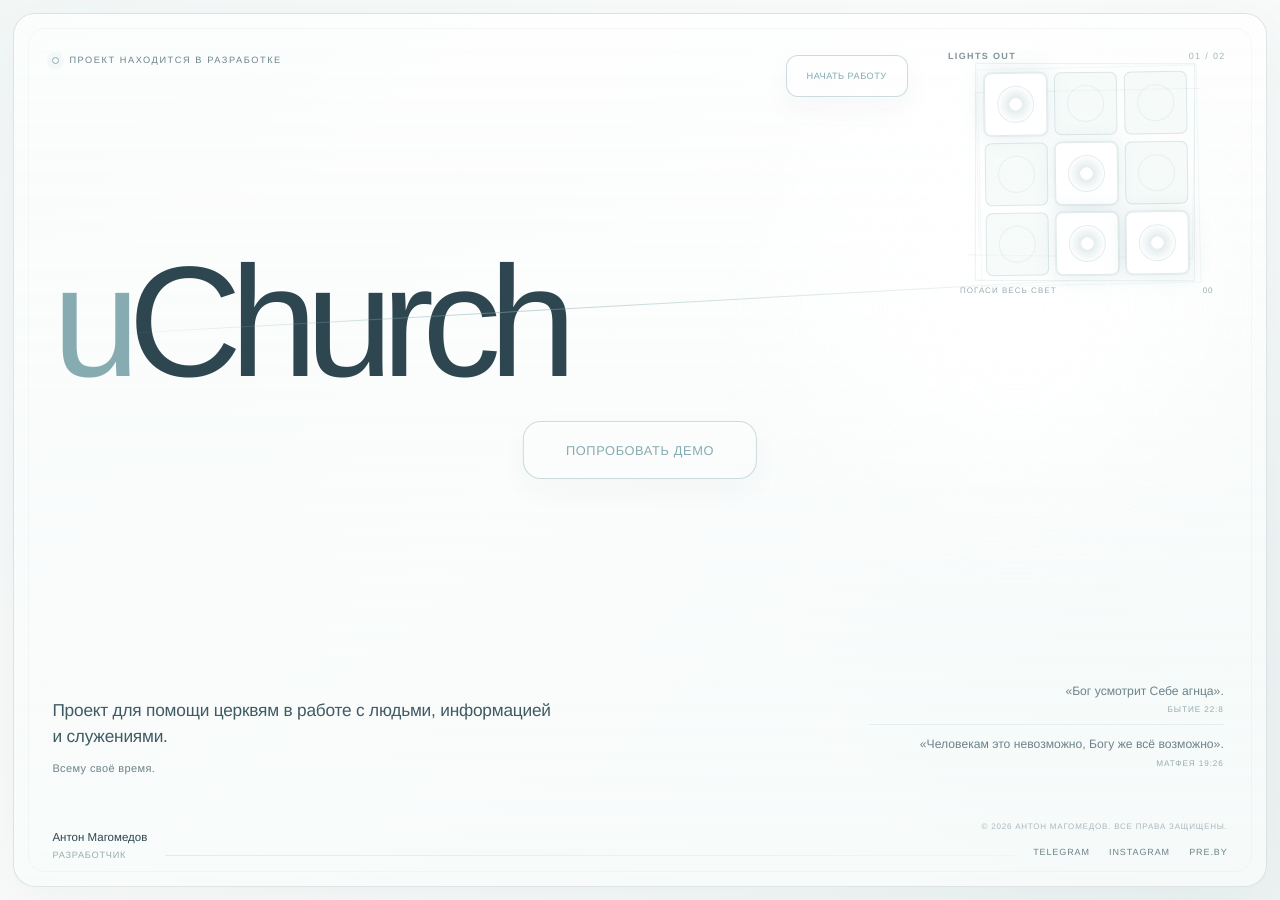
==== commit e203a74d: "release: v17.11.96 persistent photo gallery" ====
--- a/landing/uchurch.ru/index.html
+++ b/landing/uchurch.ru/index.html
@@ -458,7 +458,6 @@
     }
 
     .photo-gallery {
-      display: none;
       position: absolute;
       top: clamp(140px, 18vh, 220px);
       right: calc(clamp(24px, 3vw, 46px) + clamp(232px, 22vw, 306px) + clamp(28px, 3vw, 56px));
@@ -798,7 +797,7 @@
       }
 
       .photo-gallery {
-        top: 222px;
+        top: 224px;
         right: 18px;
         width: 164px;
       }
@@ -835,7 +834,7 @@
       .lead {
         left: 18px;
         bottom: 84px;
-        width: 57vw;
+        width: 52vw;
         font-size: clamp(12px, 3.7vw, 15px);
         line-height: 1.42;
       }
@@ -848,7 +847,7 @@
       .scriptures {
         right: 18px;
         bottom: 82px;
-        width: 36vw;
+        width: 33vw;
       }
 
       .scripture-link {
@@ -903,8 +902,8 @@
       .entry-prealpha { top: 18px; right: 15px; }
       .brand-wrap { top: 28%; }
       .brand { font-size: 61px; }
-      .lead { width: 54vw; font-size: 11px; }
-      .scriptures { width: 38vw; }
+      .lead { width: 47vw; font-size: 11px; }
+      .scriptures { width: 34vw; }
       .quote { font-size: 8.5px; }
       .nav-links { gap: 7px; font-size: 6.5px; }
     }
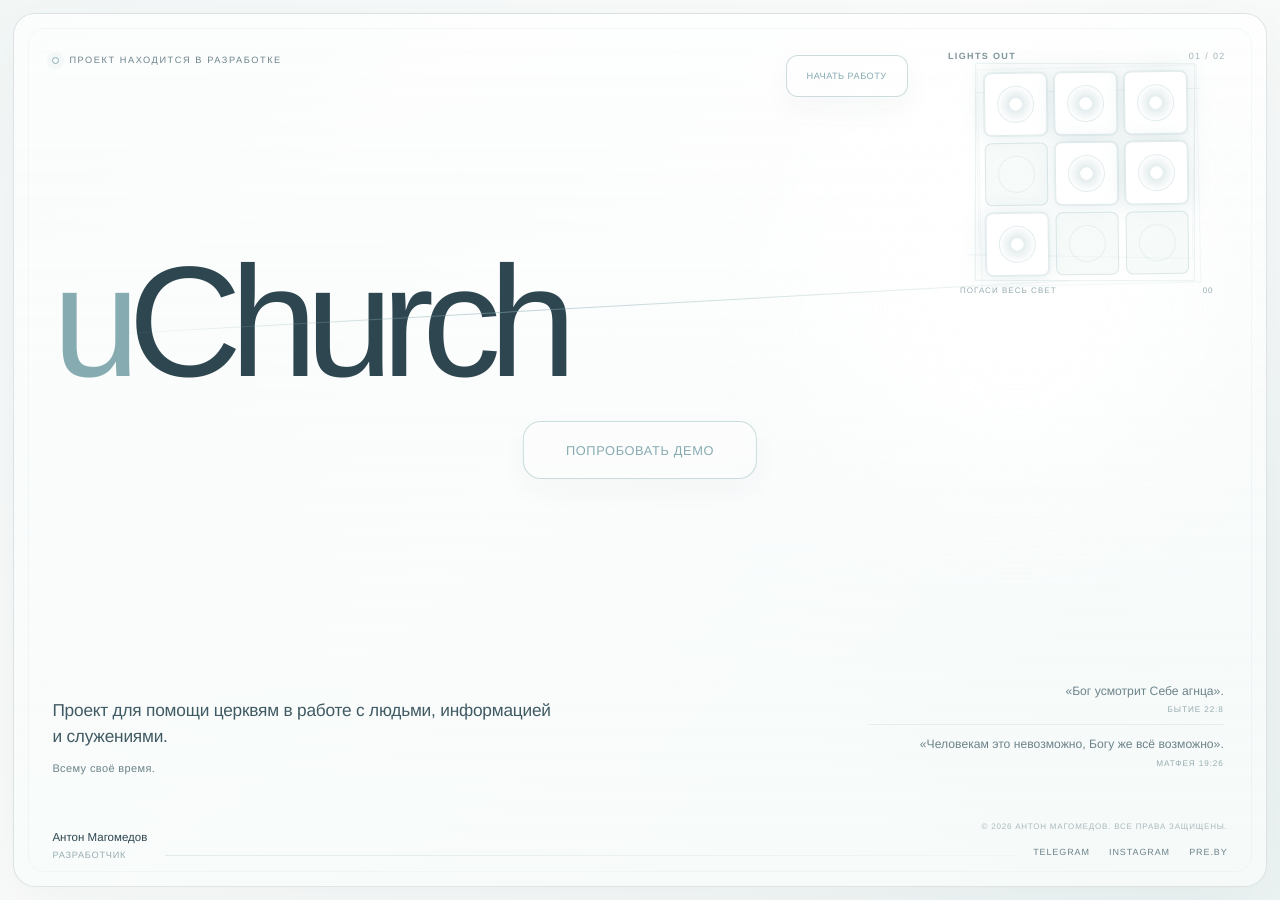
==== commit 71cb1d7f: "release: v17.11.97 gallery visibility control" ====
--- a/landing/uchurch.ru/index.html
+++ b/landing/uchurch.ru/index.html
@@ -473,6 +473,46 @@
       display: grid;
       grid-template-columns: repeat(3, minmax(0, 1fr));
       gap: clamp(6px, .8vw, 12px);
+      max-height: 220px;
+      opacity: 1;
+      transform: translateY(0);
+      transition: max-height .3s ease, opacity .28s ease, transform .3s ease;
+    }
+
+    .gallery-toggle {
+      display: block;
+      min-height: 28px;
+      margin: 0 0 7px auto;
+      padding: 5px 8px;
+      border: 0;
+      border-bottom: 1px solid rgba(134,171,177,.22);
+      border-radius: 0;
+      background: transparent;
+      color: var(--muted);
+      font-size: 8px;
+      letter-spacing: .1em;
+      text-transform: uppercase;
+      cursor: pointer;
+      transition: color .18s ease, border-color .18s ease;
+    }
+
+    .gallery-toggle:hover,
+    .gallery-toggle:focus-visible {
+      color: var(--ink);
+      border-color: rgba(46,70,80,.46);
+    }
+
+    .gallery-toggle:focus-visible {
+      outline: 2px solid var(--accent);
+      outline-offset: 3px;
+    }
+
+    .photo-gallery.is-collapsed .gallery-track {
+      max-height: 0;
+      opacity: 0;
+      transform: translateY(-8px);
+      pointer-events: none;
+      overflow: hidden;
     }
 
     .gallery-photo {
@@ -797,7 +837,7 @@
       }
 
       .photo-gallery {
-        top: 224px;
+        top: 236px;
         right: 18px;
         width: 164px;
       }
@@ -977,6 +1017,7 @@
     </section>
 
     <section class="photo-gallery" id="photoGallery" aria-label="Открытые фотографии" hidden>
+      <button class="gallery-toggle" id="galleryToggle" type="button" aria-controls="galleryTrack" aria-expanded="true">Скрыть фото</button>
       <div class="gallery-track" id="galleryTrack"></div>
     </section>
 
@@ -1037,6 +1078,7 @@
       const switchFlash = document.getElementById("switchFlash");
       const photoGallery = document.getElementById("photoGallery");
       const galleryTrack = document.getElementById("galleryTrack");
+      const galleryToggle = document.getElementById("galleryToggle");
       const photoDialog = document.getElementById("photoDialog");
       const photoDialogImage = document.getElementById("photoDialogImage");
       const photoDialogClose = document.getElementById("photoDialogClose");
@@ -1045,10 +1087,12 @@
       const zoomOut = document.getElementById("zoomOut");
 
       const galleryStorageKey = "uchurch.landing.unlockedPhotos.v1";
+      const galleryCollapsedStorageKey = "uchurch.landing.galleryCollapsed.v1";
 
       let game = "lights";
       let moves = 0;
       let unlockedPhotos = loadUnlockedPhotos();
+      let galleryCollapsed = loadGalleryCollapsed();
       let photoCycle = unlockedPhotos.length ? Math.max(...unlockedPhotos) : -1;
       let lights = Array(9).fill(false);
       let puzzle = [1,2,3,4,5,6,7,8,0];
@@ -1076,6 +1120,28 @@
         } catch {
           // The gallery still works for the current visit when storage is unavailable.
         }
+      }
+
+      function loadGalleryCollapsed() {
+        try {
+          return localStorage.getItem(galleryCollapsedStorageKey) === "true";
+        } catch {
+          return false;
+        }
+      }
+
+      function saveGalleryCollapsed() {
+        try {
+          localStorage.setItem(galleryCollapsedStorageKey, String(galleryCollapsed));
+        } catch {
+          // The visibility preference remains active for the current visit.
+        }
+      }
+
+      function renderGalleryVisibility() {
+        photoGallery.classList.toggle("is-collapsed", galleryCollapsed);
+        galleryToggle.setAttribute("aria-expanded", String(!galleryCollapsed));
+        galleryToggle.textContent = galleryCollapsed ? "Показать фото" : "Скрыть фото";
       }
 
       function renderGallery() {
@@ -1095,6 +1161,7 @@
         const hasPhotos = unlockedPhotos.length > 0;
         photoGallery.hidden = !hasPhotos;
         page.classList.toggle("has-gallery", hasPhotos);
+        renderGalleryVisibility();
       }
 
       function unlockPhoto(index) {
@@ -1287,6 +1354,11 @@
       }
 
       photoDialogClose.addEventListener("click", closePhoto);
+      galleryToggle.addEventListener("click", () => {
+        galleryCollapsed = !galleryCollapsed;
+        saveGalleryCollapsed();
+        renderGalleryVisibility();
+      });
       zoomIn.addEventListener("click", () => setPhotoZoom(photoZoomLevel + .5));
       zoomOut.addEventListener("click", () => setPhotoZoom(photoZoomLevel - .5));
       photoDialogImage.addEventListener("dblclick", () => setPhotoZoom(photoZoomLevel === 1 ? 2 : 1));
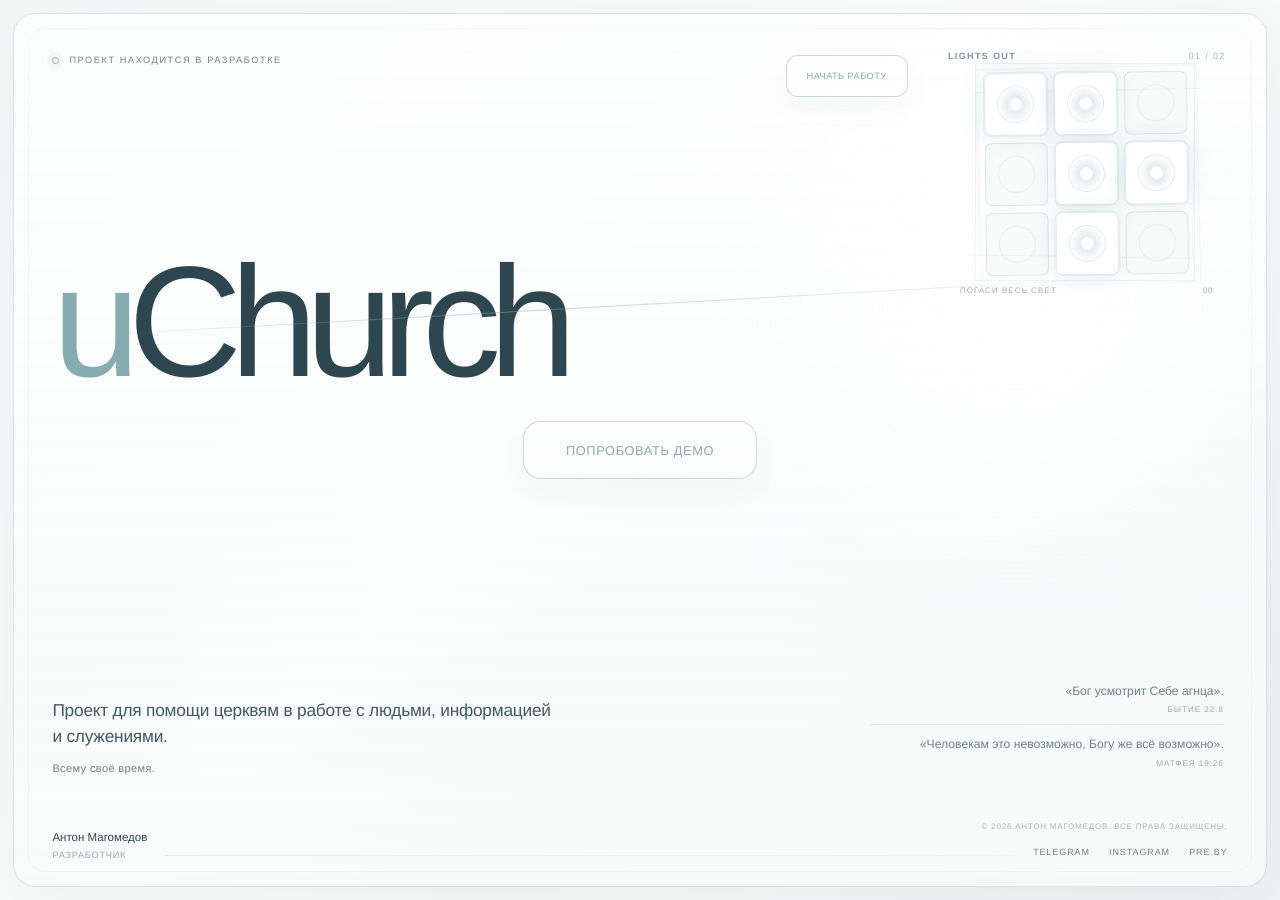
==== commit 6dc1108f: "release: document .pro pilot v17.11.102" ====
--- a/landing/uchurch.ru/index.html
+++ b/landing/uchurch.ru/index.html
@@ -4,13 +4,13 @@
   <meta charset="utf-8">
   <meta name="viewport" content="width=device-width, initial-scale=1, viewport-fit=cover">
   <meta name="description" content="uChurch помогает церквям работать с людьми, информацией и служениями. Проект развивается и готовит первые рабочие сценарии.">
-  <link rel="canonical" href="https://uchurch.ru/">
+  <link rel="canonical" href="https://uchurch.pro/">
   <meta property="og:type" content="website">
   <meta property="og:locale" content="ru_RU">
   <meta property="og:site_name" content="uChurch">
   <meta property="og:title" content="uChurch">
   <meta property="og:description" content="Проект для помощи церквям в работе с людьми, информацией и служениями.">
-  <meta property="og:url" content="https://uchurch.ru/">
+  <meta property="og:url" content="https://uchurch.pro/">
   <meta name="theme-color" content="#f5f9f8">
   <meta name="color-scheme" content="light">
   <link rel="icon" href="data:,">
@@ -984,8 +984,8 @@
       <h1 class="brand" id="title"><span class="u">u</span>Church</h1>
     </section>
 
-    <a class="entry-link entry-prealpha" href="https://pilot.uchurch.ru">Начать работу</a>
-    <a class="entry-link entry-demo" href="https://staging.uchurch.ru/?demo=1">Попробовать демо</a>
+    <a class="entry-link entry-prealpha" href="https://pilot.uchurch.pro">Начать работу</a>
+    <a class="entry-link entry-demo" href="https://staging.uchurch.pro/?demo=1">Попробовать демо</a>
 
     <p class="lead">
       Проект для помощи церквям в работе с людьми, информацией и служениями.
